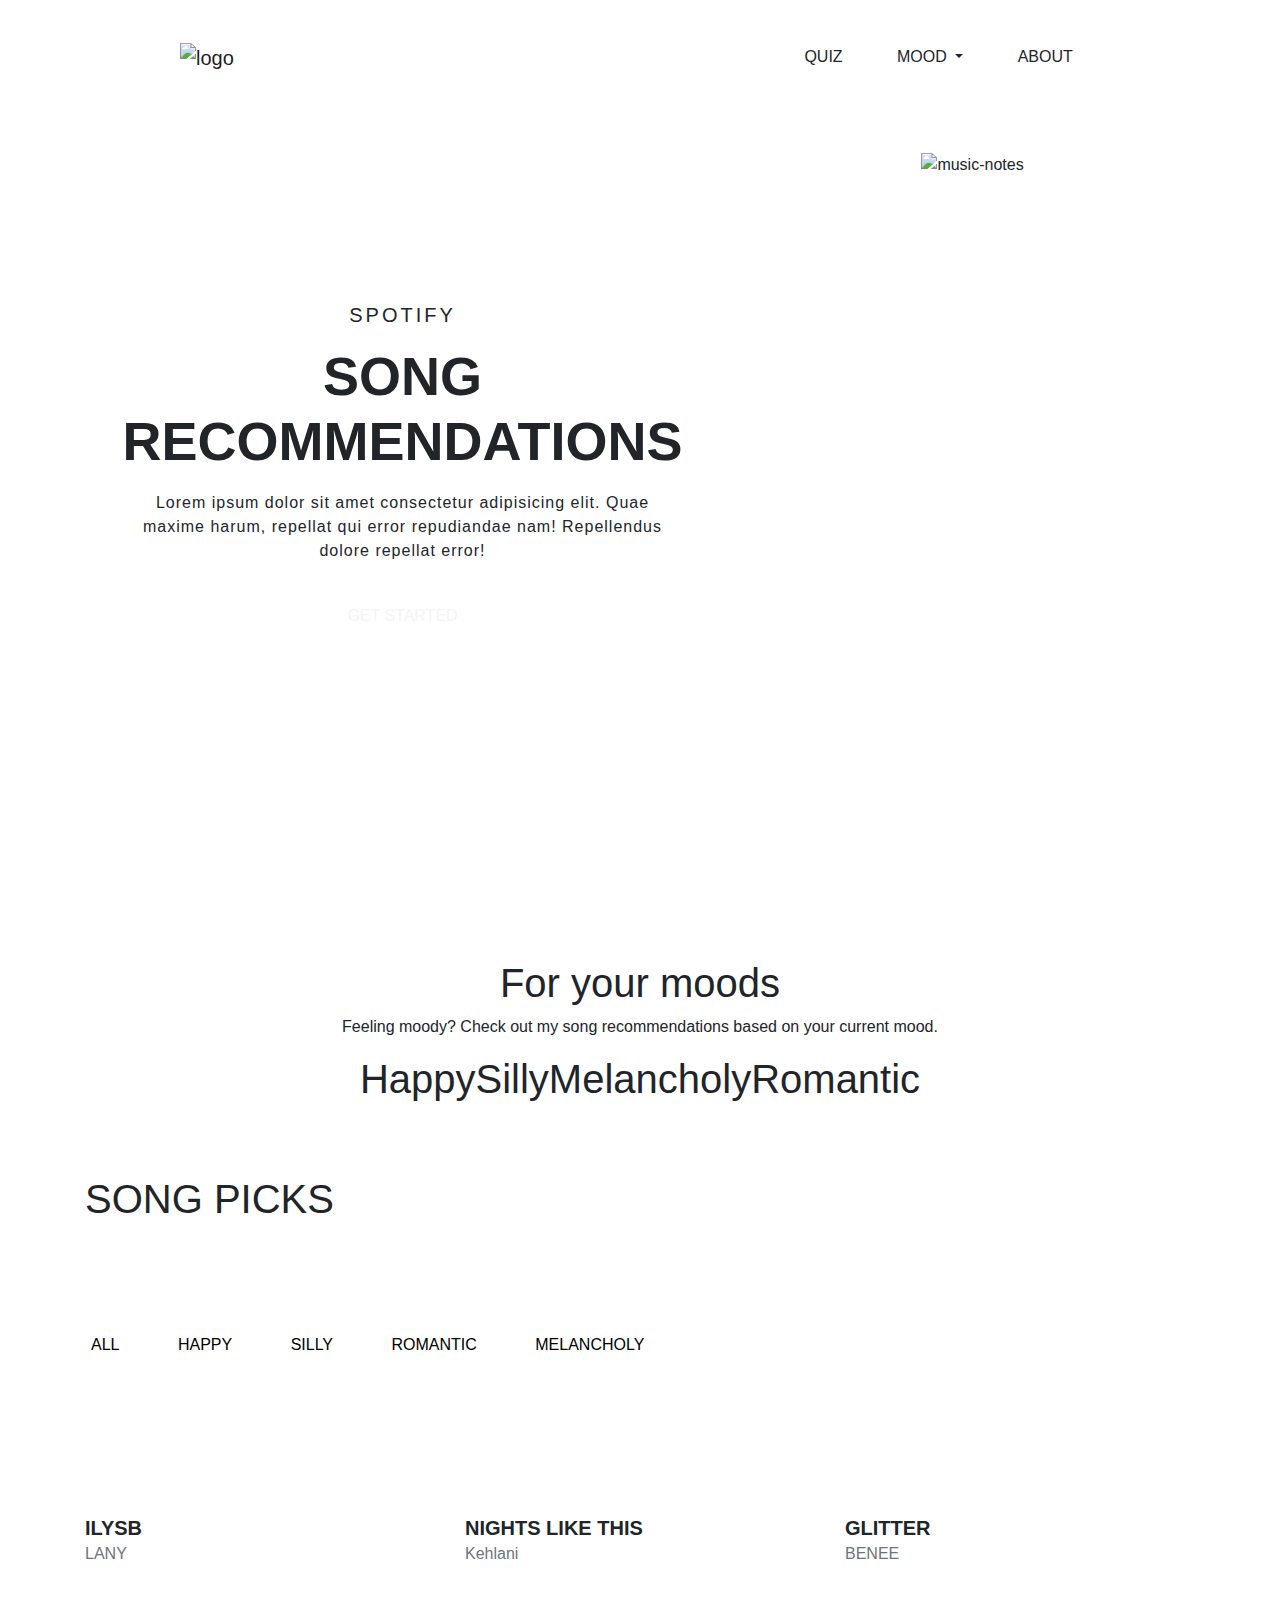
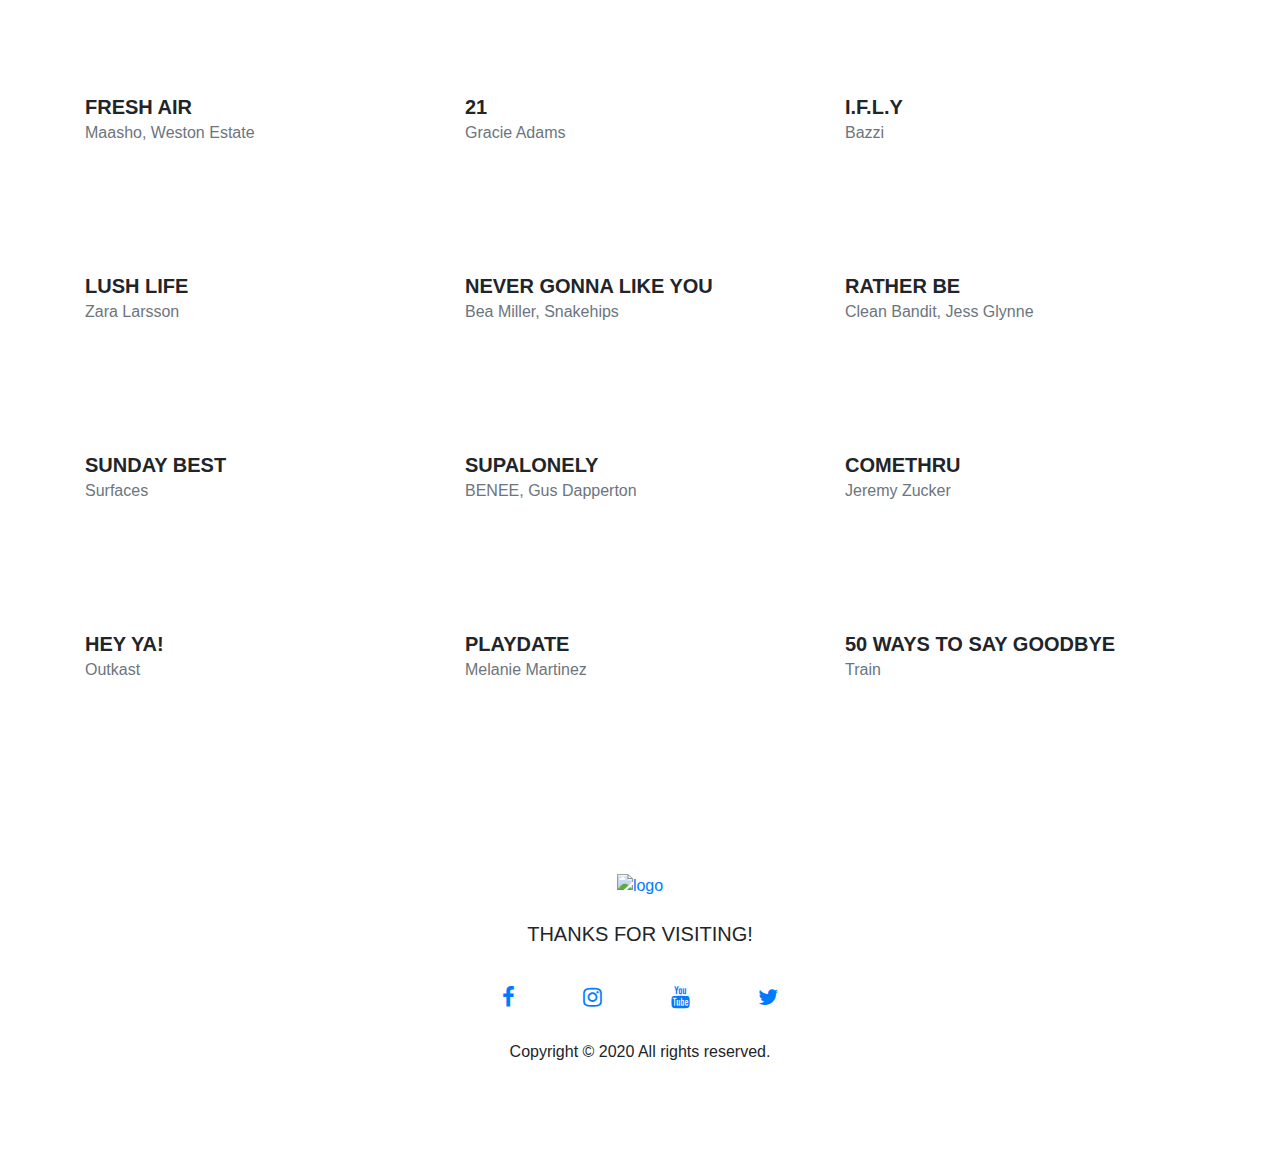
==== src/index.html @ 83e84afe "added silly+melancholy songs" ====
<!doctype html>
<html lang="en">

<head>
  <!-- Required meta tags -->
  <meta charset="utf-8">
  <meta name="viewport" content="width=device-width, initial-scale=1, shrink-to-fit=no">

  <!-- Bootstrap CSS -->
  <link rel="stylesheet" href="https://stackpath.bootstrapcdn.com/bootstrap/4.4.1/css/bootstrap.min.css"
    integrity="sha384-Vkoo8x4CGsO3+Hhxv8T/Q5PaXtkKtu6ug5TOeNV6gBiFeWPGFN9MuhOf23Q9Ifjh" crossorigin="anonymous">
  <!-- My CSS -->
  <link rel="stylesheet" href="../css/style.css">
  <!-- Icons -->
  <link rel="stylesheet" href="https://cdnjs.cloudflare.com/ajax/libs/font-awesome/4.7.0/css/font-awesome.min.css">

  <title>Song Recommendations</title>

</head>

<body>
<!-- header nav -->
  <header class="header_area">
    <div class="main-menu">
      <nav class="navbar navbar-expand-lg navbar-light">
        <a class="navbar-brand" href="#"><img src="../assets/logo-mini.png" height=50 alt="logo"></a>
        <button class="navbar-toggler" type="button" data-toggle="collapse" data-target="#navbarNavDropdown"
          aria-controls="navbarNavDropdown" aria-expanded="false" aria-label="Toggle navigation">
          <span class="navbar-toggler-icon"></span>
        </button>
        <div class="collapse navbar-collapse" id="navbarNavDropdown">
          <div class="mr-auto"></div>
          <ul class="navbar-nav">
            <li class="nav-item active">
              <a class="nav-link" href="#">Home <span class="sr-only">(current)</span></a>
            </li>
            <li class="nav-item">
              <a class="nav-link" href="#">Quiz</a>
            </li>
            <li class="nav-item dropdown">
              <a class="nav-link dropdown-toggle" href="#" id="navbarDropdownMenuLink" role="button"
                data-toggle="dropdown" aria-haspopup="true" aria-expanded="false">
                Mood
              </a>
              <div class="dropdown-menu" aria-labelledby="navbarDropdownMenuLink">
                <a class="dropdown-item" href="#">Happy</a>
                <a class="dropdown-item" href="#">Calm</a>
                <a class="dropdown-item" href="#">Melancholy</a>
                <a class="dropdown-item" href="#">Romantic</a>
              </div>
            </li>
            <li class="nav-item">
              <a class="nav-link" href="#">About</a>
            </li>
          </ul>
        </div>
      </nav>
    </div>

  <!-- header nav end -->
    <div class="container text-center">
      <div class="row">
        <div class="col-md-7 col-sm-12">
          <h5>SPOTIFY</h5>
            <h1>SONG RECOMMENDATIONS</h1>
            <p>Lorem ipsum dolor sit amet consectetur adipisicing elit. Quae maxime harum, repellat qui error
              repudiandae nam! Repellendus dolore repellat error!</p>
            <button class="btn button primary-button text-uppercase">Get Started</button>
        </div>
        <div class="col-md-5 col-sm-12 h-25">
          <img src="../assets/music.png" alt="music-notes" height="300">
        </div>
      </div>
    </div>
  </header>

<!-- header/banner end -->

  <main>
    <!-- <section class="section-1">
      <div class="container  text-center">
        <div class="row">
          <div class="col-md-6">
            <div class="pray">
              <img src="../assets/" alt="background">
            </div>
          </div>
          <div class="col-md-6">
            <div class="panel text-left">
              <h2>About</h2>
              <p class="pt-4">
                Lorem ipsum, dolor sit amet consectetur adipisicing elit. Ipsa architecto quo recusandae facere, totam
                molestiae! Impedit magni nulla, reprehenderit quisquam cupiditate tempora excepturi nostrum illum
                quibusdam quam quod. Dolore, at!
              </p>
              <p>
                Lorem ipsum dolor sit amet, consectetur adipisicing elit. Asperiores, deleniti cumque. Quia impedit ex
                inventore voluptatem possimus ad id saepe.
              </p>
            </div>
          </div>
        </div>
      </div>
    </section> -->

    <section class="section-2 container-fluid p-0">
      <div class="cover">
        <div class="content text-center">
          <h1>For your moods</h1>
          <p>
            Feeling moody? Check out my song recommendations based on your current mood. </p>
        </div>
      </div>

      <div class="container-fluid text-center">
        <div class="numbers d-flex flex-md-row flex-wrap justify-content-center">
          <div class="rect">
            <h1>Happy</h1>
          </div>
          <div class="rect">
            <h1>Silly</h1>
          </div>
          <div class="rect">
            <h1>Melancholy</h1>
          </div>
          <div class="rect">
            <h1>Romantic</h1>
          </div>
        </div>
      </div>
    </section>
<!-- songs grid -->
    <section class="grid-area">
      <div class="container">
        <div class="grid-title pb-5">
          <h1 class="text-uppercase title-h1">Song Picks</h1>
          <!-- <h1 class="text-uppercase title-h1"></h1> -->
        </div>

        <div class="button-group">
          <button type="button" class="active" id="btn1" data-filter="*">All</button>
          <button type="button" data-filter=".happy">Happy</button>
          <button type="button" data-filter=".silly">Silly</button>
          <button type="button" data-filter=".romantic">Romantic</button>
          <button type="button" data-filter=".melancholy">Melancholy</button>
        </div>

        <div class="row grid">
          <div class="col-lg-4 col-md-6 col-sm-12 element-item romantic">
            <div class="our-song">
              <div class="img">
                <iframe src="https://open.spotify.com/embed/track/2btKtacOXuMtC9WjcNRvAA" width="300" height="80"
                  frameborder="0" allowtransparency="true" allow="encrypted-media"
                  class="embed-responsive-item"></iframe>
              </div>
              <div class="title py-4">
                <h4 class="text-uppercase">ILYSB</h4>
                <span class="text-secondary">LANY</span>
              </div>
            </div>
          </div>
          <div class="col-lg-4 col-md-6 col-sm-12 element-item melancholy">
            <div class="our-song">
              <div class="img">
                <iframe src="https://open.spotify.com/embed/track/6ZRuF2n1CQxyxxAAWsKJOy" width="300" height="80"
                  frameborder="0" allowtransparency="true" allow="encrypted-media"
                  class="embed-responsive-item"></iframe>
              </div>
              <div class="title py-4">
                <h4 class="text-uppercase">Nights like this</h4>
                <span class="text-secondary">Kehlani</span>
              </div>
            </div>
          </div>
          <div class="col-lg-4 col-md-6 col-sm-12 element-item happy">
            <div class="our-song">
              <div class="img">
                <iframe src="https://open.spotify.com/embed/track/23TPP1eeElFfvYVznskwCY?si=12Czui0OSvKcH7scDJp1RA" width="300" height="80"
                  frameborder="0" allowtransparency="true" allow="encrypted-media"
                  class="embed-responsive-item"></iframe>
              </div>
              <div class="title py-4">
                <h4 class="text-uppercase">Glitter</h4>
                <span class="text-secondary">BENEE</span>
              </div>
            </div>
          </div>
          <div class="col-lg-4 col-md-6 col-sm-12 element-item romantic">
            <div class="our-song">
              <div class="img">
                <iframe src="https://open.spotify.com/embed/track/1NFNa1nGPnwdmcHO5XQ7Ui?si=1fVsL28STkyZ-cUA6MHjVA" width="300" height="80"
                  frameborder="0" allowtransparency="true" allow="encrypted-media"
                  class="embed-responsive-item"></iframe>
              </div>
              <div class="title py-4">
                <h4 class="text-uppercase">Fresh Air</h4>
                <span class="text-secondary"> Maasho, Weston Estate</span>
              </div>
            </div>
          </div>
          <div class="col-lg-4 col-md-6 col-sm-12 element-item melancholy">
            <div class="our-song">
              <div class="img">
                <iframe src="https://open.spotify.com/embed/track/2D2lazsae9o1UoVPUAdxyT?si=4JyuMyzUR7mgdUb02_jEhQ" width="300" height="80"
                  frameborder="0" allowtransparency="true" allow="encrypted-media"
                  class="embed-responsive-item"></iframe>
              </div>
              <div class="title py-4">
                <h4 class="text-uppercase">21</h4>
                <span class="text-secondary">Gracie Adams</span>
              </div>
            </div>
          </div>
          <div class="col-lg-4 col-md-6 col-sm-12 element-item romantic">
            <div class="our-song">
              <div class="img">
                <iframe src="https://open.spotify.com/embed/track/4a6q8CR2hzLk2plDkSxkfD?si=4YS08IiPSr6J7skVjplX7w" width="300" height="80"
                  frameborder="0" allowtransparency="true" allow="encrypted-media"
                  class="embed-responsive-item"></iframe>
              </div>
              <div class="title py-4">
                <h4 class="text-uppercase">I.F.L.Y</h4>
                <span class="text-secondary">Bazzi</span>
              </div>
            </div>
          </div>
          <div class="col-lg-4 col-md-6 col-sm-12 element-item happy">
            <div class="our-song">
              <div class="img">
                <iframe src="https://open.spotify.com/embed/track/2kvgmr5CFhSvleQqTjB3eP?si=8O9Pju3aRYKquGAKlJai1w" width="300" height="80"
                  frameborder="0" allowtransparency="true" allow="encrypted-media"
                  class="embed-responsive-item"></iframe>
              </div>
              <div class="title py-4">
                <h4 class="text-uppercase">Lush Life</h4>
                <span class="text-secondary">Zara Larsson</span>
              </div>
            </div>
          </div>
          <div class="col-lg-4 col-md-6 col-sm-12 element-item silly">
            <div class="our-song">
              <div class="img">
                <iframe src="https://open.spotify.com/embed/track/5lzp3WgXCd94gI7cQaQ9bQ?si=NEq-9z8mRvesstSaTT5Diw" width="300" height="80"
                  frameborder="0" allowtransparency="true" allow="encrypted-media"
                  class="embed-responsive-item"></iframe>
              </div>
              <div class="title py-4">
                <h4 class="text-uppercase">Never gonna like you</h4>
                <span class="text-secondary">Bea Miller, Snakehips</span>
              </div>
            </div>
          </div>
          <div class="col-lg-4 col-md-6 col-sm-12 element-item happy">
            <div class="our-song">
              <div class="img">
                <iframe src="https://open.spotify.com/embed/track/0TVV2gFROJaB3kIZyCUvIY?si=h89zkpguTAm8N0iKGRA2QQ" width="300" height="80"
                  frameborder="0" allowtransparency="true" allow="encrypted-media"
                  class="embed-responsive-item"></iframe>
              </div>
              <div class="title py-4">
                <h4 class="text-uppercase">Rather Be</h4>
                <span class="text-secondary">Clean Bandit, Jess Glynne</span>
              </div>
            </div>
          </div>
          <div class="col-lg-4 col-md-6 col-sm-12 element-item happy">
            <div class="our-song">
              <div class="img">
                <iframe src="https://open.spotify.com/embed/track/1Cv1YLb4q0RzL6pybtaMLo" width="300" height="80"
                  frameborder="0" allowtransparency="true" allow="encrypted-media"
                  class="embed-responsive-item"></iframe>
              </div>
              <div class="title py-4">
                <h4 class="text-uppercase">Sunday Best</h4>
                <span class="text-secondary">Surfaces</span>
              </div>
            </div>
          </div>
          <div class="col-lg-4 col-md-6 col-sm-12 element-item silly">
            <div class="our-song">
              <div class="img">
                <iframe src="https://open.spotify.com/embed/track/4nK5YrxbMGZstTLbvj6Gxw" width="300" height="80"
                  frameborder="0" allowtransparency="true" allow="encrypted-media"
                  class="embed-responsive-item"></iframe>
              </div>
              <div class="title py-4">
                <h4 class="text-uppercase">Supalonely</h4>
                <span class="text-secondary">BENEE, Gus Dapperton</span>
              </div>
            </div>
          </div>
          <div class="col-lg-4 col-md-6 col-sm-12 element-item melancholy">
            <div class="our-song">
              <div class="img">
                <iframe src="https://open.spotify.com/embed/track/18uwL0vNUanqZH0ro2QcOP?si=ASeWgpOrRXWKSU6M1baNkg" width="300" height="80"
                  frameborder="0" allowtransparency="true" allow="encrypted-media"
                  class="embed-responsive-item"></iframe>
              </div>
              <div class="title py-4">
                <h4 class="text-uppercase">Comethru</h4>
                <span class="text-secondary">Jeremy Zucker</span>
              </div>
            </div>
          </div>
          <div class="col-lg-4 col-md-6 col-sm-12 element-item happy">
            <div class="our-song">
              <div class="img">
                <iframe src="https://open.spotify.com/embed/track/3AszgPDZd9q0DpDFt4HFBy?si=mruC6h8ETCKUBYhpDoMNRQ" width="300" height="80"
                  frameborder="0" allowtransparency="true" allow="encrypted-media"
                  class="embed-responsive-item"></iframe>
              </div>
              <div class="title py-4">
                <h4 class="text-uppercase">Hey Ya!</h4>
                <span class="text-secondary">Outkast</span>
              </div>
            </div>
          </div>
          <div class="col-lg-4 col-md-6 col-sm-12 element-item melancholy">
            <div class="our-song">
              <div class="img">
                <iframe src="https://open.spotify.com/embed/track/4DpNNXFMMxQEKl7r0ykkWA?si=71JcmG0fSx23DiQxmCPgtQ" width="300" height="80"
                  frameborder="0" allowtransparency="true" allow="encrypted-media"
                  class="embed-responsive-item"></iframe>
              </div>
              <div class="title py-4">
                <h4 class="text-uppercase">Playdate</h4>
                <span class="text-secondary">Melanie Martinez</span>
              </div>
            </div>
          </div>
          <div class="col-lg-4 col-md-6 col-sm-12 element-item silly">
            <div class="our-song">
              <div class="img">
                <iframe src="https://open.spotify.com/embed/track/2NniAhAtkRACaMeYt48xlD" width="300" height="80"
                  frameborder="0" allowtransparency="true" allow="encrypted-media"
                  class="embed-responsive-item"></iframe>
              </div>
              <div class="title py-4">
                <h4 class="text-uppercase">50 ways to say goodbye</h4>
                <span class="text-secondary">Train</span>
              </div>
            </div>
          </div>
        </div>
      </div>
    </section>

<!-- songs grid end -->

  </main>
  <footer class="footer-area">
    <div class="container">
      <div class="">
        <div class="site-logo text-center py-4">
          <a href="#"><img src="../assets/logo-mini.png" alt="logo" height="50"></a>
        </div>
        <div class="social text-center">
          <h5 class="text-uppercase">Thanks for visiting!</h5>
          <a href="#"><i class="fa fa-facebook"></i></a>
          <a href="#"><i class="fa fa-instagram"></i></a>
          <a href="#"><i class="fa fa-youtube"></i></a>
          <a href="#"><i class="fa fa-twitter"></i></a>
        </div>
        <div class="copyrights text-center">
          <p class="para">
            Copyright © 2020 All rights reserved.
          </p>
        </div>
      </div>
    </div>
  </footer>
  <!-- Optional JavaScript -->
  <script src="https://cdnjs.cloudflare.com/ajax/libs/jquery/3.5.0/jquery.min.js"
    integrity="sha256-xNzN2a4ltkB44Mc/Jz3pT4iU1cmeR0FkXs4pru/JxaQ=" crossorigin="anonymous"></script>
  <script src="https://cdn.jsdelivr.net/npm/popper.js@1.16.0/dist/umd/popper.min.js"
    integrity="sha384-Q6E9RHvbIyZFJoft+2mJbHaEWldlvI9IOYy5n3zV9zzTtmI3UksdQRVvoxMfooAo"
    crossorigin="anonymous"></script>
  <script src="https://stackpath.bootstrapcdn.com/bootstrap/4.4.1/js/bootstrap.min.js"
    integrity="sha384-wfSDF2E50Y2D1uUdj0O3uMBJnjuUD4Ih7YwaYd1iqfktj0Uod8GCExl3Og8ifwB6"
    crossorigin="anonymous"></script>
    <!-- isotope js library -->
    <script src="../external/isotope.min.js"></script>
    <!-- custom js -->
    <script src="../Javascript/main.js"></script>
    <!-- spotify -->
  <script src="https://sdk.scdn.co/spotify-player.js"></script>
  <script>
    window.onSpotifyWebPlaybackSDKReady = () => {
      const token = 'BQDsELh1Se75TSv4zop2jpzXA0-ob46IawTyYUQPzpLZhIaLlbGDX2r_m4s93Q0mQ5q74J6qy7omd3E8Xym5swXf7GTSx4edSaPCSYxxUVTp7kOAbnDyjmwQwOK1MBikD76SkZImhVtvU6irSMyEF9BGuCObr4gUzaFGY1lKTtLHPhpcgnKBBcU';
      const player = new Spotify.Player({
        name: 'Web Playback SDK Quick Start Player',
        getOAuthToken: cb => { cb(token); }
      });

      // Error handling
      player.addListener('initialization_error', ({ message }) => { console.error(message); });
      player.addListener('authentication_error', ({ message }) => { console.error(message); });
      player.addListener('account_error', ({ message }) => { console.error(message); });
      player.addListener('playback_error', ({ message }) => { console.error(message); });

      // Playback status updates
      player.addListener('player_state_changed', state => { console.log(state); });

      // Ready
      player.addListener('ready', ({ device_id }) => {
        console.log('Ready with Device ID', device_id);
      });

      // Not Ready
      player.addListener('not_ready', ({ device_id }) => {
        console.log('Device ID has gone offline', device_id);
      });

      // Connect to the player!
      player.connect();
    };
  </script>
</body>

</html>
---- css/style.css ----
/* import fonts from fonts.css file */
@import url(./fonts.css);

/* import CSS variables */
@import url(../variables/_variables.css);

header,
section {
    overflow-x: hidden;
}

/* header nav */
.header_area .main-menu .navbar .navbar-brand {
    padding: 0
}

.header_area .main-menu .navbar {
    padding: 2vmin 20vmin;
}

.header_area .main-menu .nav-item .nav-link {
    /* font-family   : var(--roboto) ; */
    text-transform: uppercase;
    padding       : 1.7rem;
    color         : var(--title-color);
    font-weight   : 500;
}

.header_area .main-menu .navbar-nav .active a {
    background             : var(--gradient-color);
    -webkit-background-clip: text;
    -webkit-text-fill-color: transparent;
    background-clip        : text;
}

.header_area .main-menu .navbar-nav a:hover {
    background             : var(--gradient-color);
    -webkit-background-clip: text;
    -webkit-text-fill-color: transparent;
    background-clip        : text;
}

.dropdown-menu {
    display   : none;
    position  : absolute;
    background: white;
    min-width : 160px;
}

/* header nav end*/

/* banner */

header .row .col-md-5 {
    padding: 4.2vmin 1vmin;
}

header .row .col-md-7 {
    padding       : 20vmin 1vmin;
    padding-bottom: 35vmin;
}

header .row .col-md-5 img {
    width: 90%
}

header .container .col-md-7 h5 {
    padding       : 1vmin;
    letter-spacing: 3px;
}

header .container .col-md-7 h1 {
    padding    : 0.1em 0 em;
    font-size  : 6vmin;
    font-weight: 600;
}

header .container .col-md-7 p{
    padding: 1vmin 5vmin;
    letter-spacing: 1px;
}

/* banner end */

/* Common Classes */

.title-text {
    font: normal bold 50px/ 72px var(--roboto);
}

.text-uppercase {
    text-transform: uppercase;
}

p.para {
    color   : var(--text-color);
    /* font : normal 500 16px/ 25px var(--roboto); */
}

.font-roboto {
    font-family: var(--roboto);
}

.btn {
    padding: 0.8rem 2.2rem;
    font-weight: 500;
    position: relative;
    border: 3px solid transparent;
    border-radius: 4px;
    background: var(--gradient-color);
    background-clip: padding-box;
    color: whitesmoke;
    transition: background .6s ease;
    box-shadow: var(--box-shadow);
}

.btn:hover{
    filter: opacity(0.8);
    color: whitesmoke;
}

button:focus, button:active button:hover .btn:active,
.btn.active{
    outline: 0px !important;
    box-shadow: none !important;
}

/* Common Classes end */

/* songs grid */
.grid-area {
    padding: 4rem 0;
}

.grid-area .button-group button {
    background       : transparent;
    border           : none;
    font-weight      : 500;
    font-size        : 16px;
    line-height      : 130px;
    text-transform   : uppercase;
}

.grid-area .button-group button+button {
    padding-left: 3rem;
}

.grid-area .grid .our-song>.title h4 {
    font-weight: 600;
    font-size  : 20px;
    line-height: 12px;
}

.grid-area .grid .our-song .img a:hover img {
    filter: brightness(1.1) drop-shadow(1px 8px 30px #b1afaf);
}


/* Footer Area */

footer.footer-area {
    padding   : 5rem 0;
    background: url(../assets/footer-bg.png) no-repeat;
}

footer.footer-area .social h5 {
    font: 500 23px/ 30px;
}

footer.footer-area .social a>i {
    font-size: 22px;
    padding  : 2rem;
    color    : var(--border-color);
}

footer.footer-area .social a:hover>i {
    color: var(--primary-color);
}

/* End Footer */
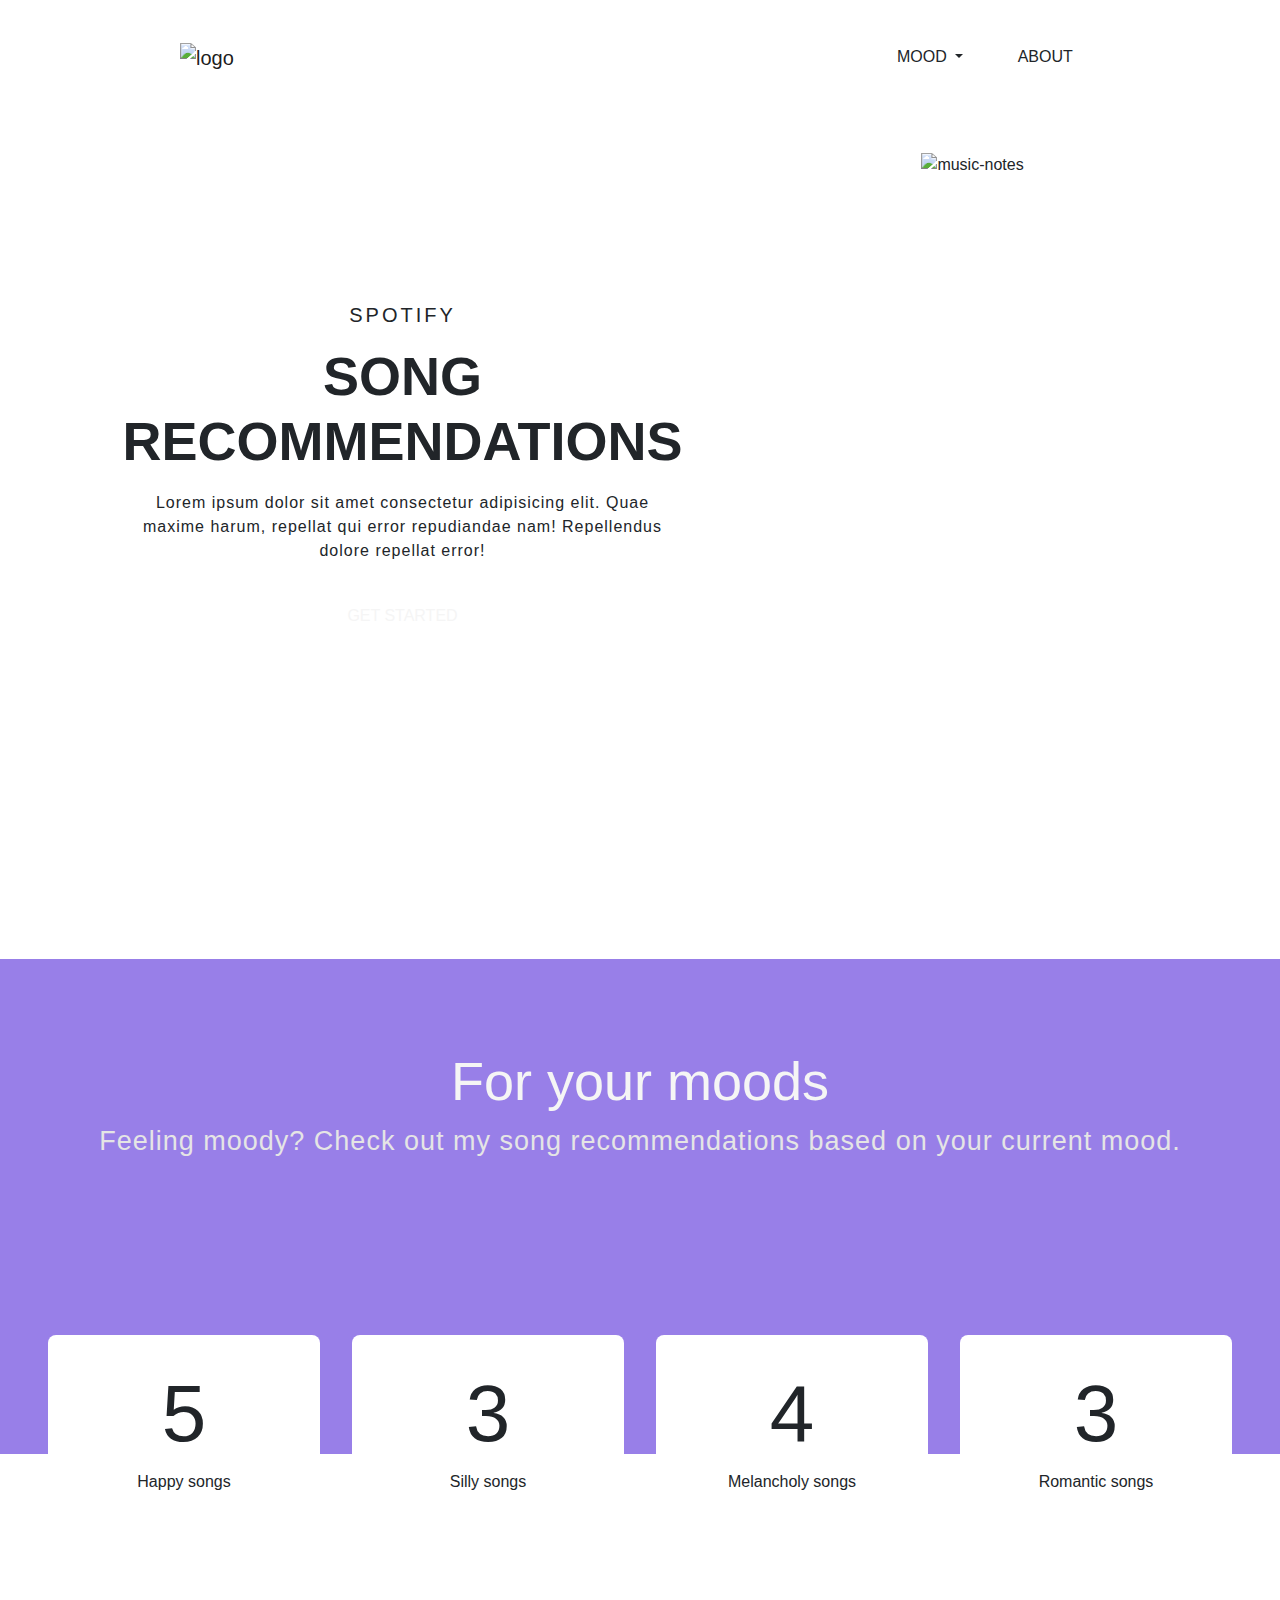
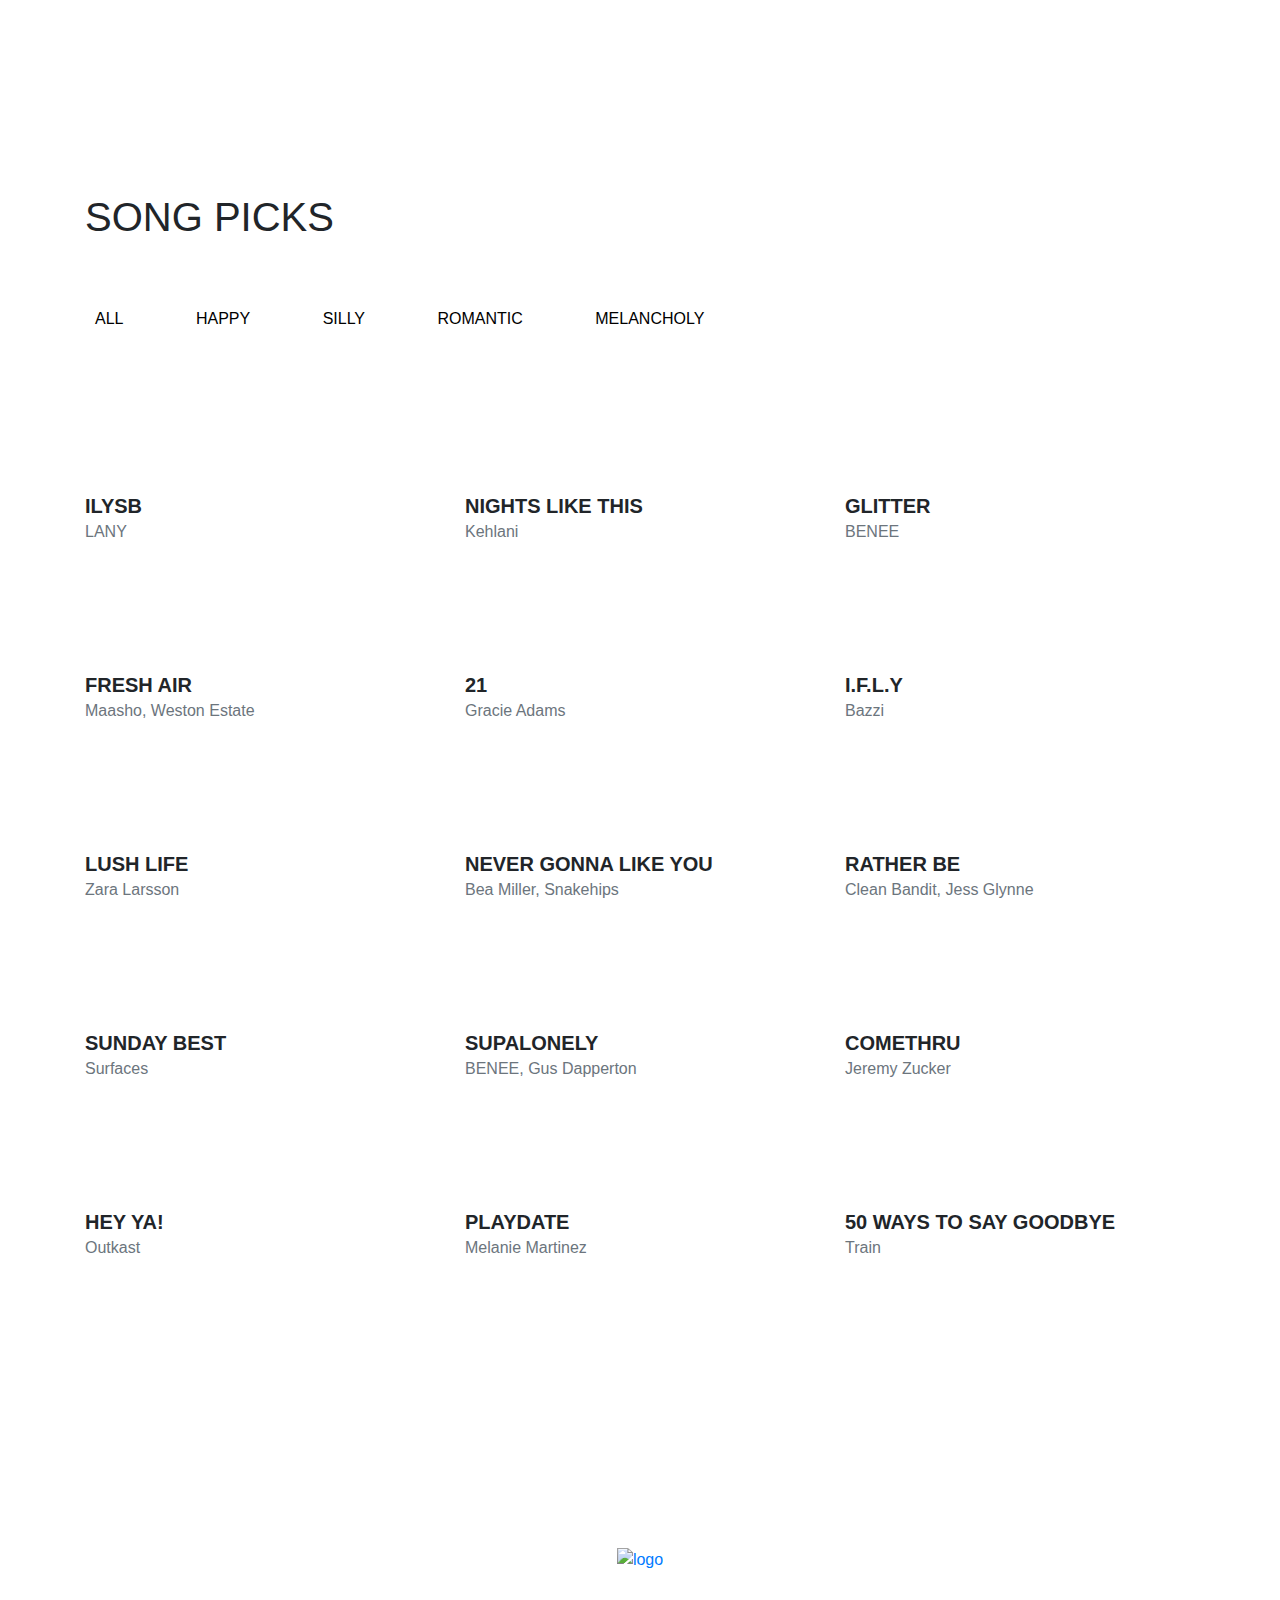
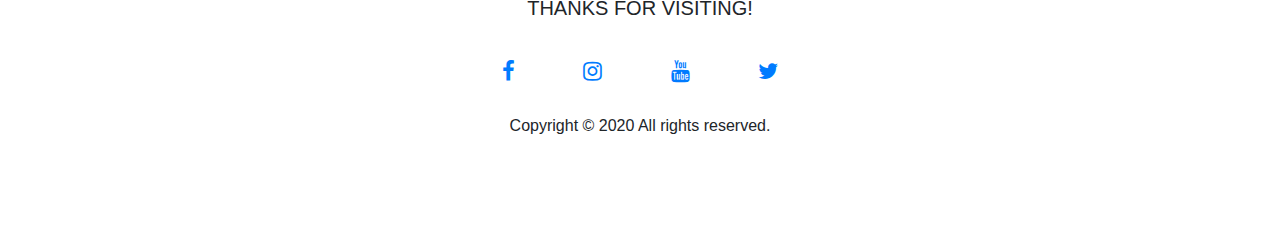
==== commit 285a09af: "changed iframe width" ====
--- a/src/index.html
+++ b/src/index.html
@@ -11,6 +11,7 @@
     integrity="sha384-Vkoo8x4CGsO3+Hhxv8T/Q5PaXtkKtu6ug5TOeNV6gBiFeWPGFN9MuhOf23Q9Ifjh" crossorigin="anonymous">
   <!-- My CSS -->
   <link rel="stylesheet" href="../css/style.css">
+  <link rel="stylesheet" href="../css/responsive.css">
   <!-- Icons -->
   <link rel="stylesheet" href="https://cdnjs.cloudflare.com/ajax/libs/font-awesome/4.7.0/css/font-awesome.min.css">
 
@@ -24,18 +25,15 @@
     <div class="main-menu">
       <nav class="navbar navbar-expand-lg navbar-light">
         <a class="navbar-brand" href="#"><img src="../assets/logo-mini.png" height=50 alt="logo"></a>
-        <button class="navbar-toggler" type="button" data-toggle="collapse" data-target="#navbarNavDropdown"
-          aria-controls="navbarNavDropdown" aria-expanded="false" aria-label="Toggle navigation">
+        <button class="navbar-toggler" type="button" data-toggle="collapse" data-target="#navbarNav"
+          aria-controls="navbarNav" aria-expanded="false" aria-label="Toggle navigation">
           <span class="navbar-toggler-icon"></span>
         </button>
-        <div class="collapse navbar-collapse" id="navbarNavDropdown">
+        <div class="collapse navbar-collapse" id="navbarNav">
           <div class="mr-auto"></div>
           <ul class="navbar-nav">
             <li class="nav-item active">
               <a class="nav-link" href="#">Home <span class="sr-only">(current)</span></a>
-            </li>
-            <li class="nav-item">
-              <a class="nav-link" href="#">Quiz</a>
             </li>
             <li class="nav-item dropdown">
               <a class="nav-link dropdown-toggle" href="#" id="navbarDropdownMenuLink" role="button"
@@ -50,7 +48,7 @@
               </div>
             </li>
             <li class="nav-item">
-              <a class="nav-link" href="#">About</a>
+              <a class="nav-link" href="#about">About</a>
             </li>
           </ul>
         </div>
@@ -62,6 +60,7 @@
       <div class="row">
         <div class="col-md-7 col-sm-12">
           <h5>SPOTIFY</h5>
+
             <h1>SONG RECOMMENDATIONS</h1>
             <p>Lorem ipsum dolor sit amet consectetur adipisicing elit. Quae maxime harum, repellat qui error
               repudiandae nam! Repellendus dolore repellat error!</p>
@@ -103,8 +102,8 @@
       </div>
     </section> -->
 
-    <section class="section-2 container-fluid p-0">
-      <div class="cover">
+    <section id = "about" class="section-2 container-fluid p-0">
+      <div  class="cover">
         <div class="content text-center">
           <h1>For your moods</h1>
           <p>
@@ -115,16 +114,20 @@
       <div class="container-fluid text-center">
         <div class="numbers d-flex flex-md-row flex-wrap justify-content-center">
           <div class="rect">
-            <h1>Happy</h1>
+            <h1>5</h1>
+            <p>Happy songs</p>
           </div>
           <div class="rect">
-            <h1>Silly</h1>
+            <h1>3</h1>
+            <p>Silly songs</p>
           </div>
           <div class="rect">
-            <h1>Melancholy</h1>
+            <h1>4</h1>
+            <p>Melancholy songs</p>
           </div>
           <div class="rect">
-            <h1>Romantic</h1>
+            <h1>3</h1>
+            <p>Romantic songs</p>          
           </div>
         </div>
       </div>
@@ -138,7 +141,7 @@
         </div>
 
         <div class="button-group">
-          <button type="button" class="active" id="btn1" data-filter="*">All</button>
+          <button type="button" class="active" data-filter="*">All</button>
           <button type="button" data-filter=".happy">Happy</button>
           <button type="button" data-filter=".silly">Silly</button>
           <button type="button" data-filter=".romantic">Romantic</button>
@@ -149,7 +152,7 @@
           <div class="col-lg-4 col-md-6 col-sm-12 element-item romantic">
             <div class="our-song">
               <div class="img">
-                <iframe src="https://open.spotify.com/embed/track/2btKtacOXuMtC9WjcNRvAA" width="300" height="80"
+                <iframe src="https://open.spotify.com/embed/track/2btKtacOXuMtC9WjcNRvAA" width="260" height="80"
                   frameborder="0" allowtransparency="true" allow="encrypted-media"
                   class="embed-responsive-item"></iframe>
               </div>
@@ -162,7 +165,7 @@
           <div class="col-lg-4 col-md-6 col-sm-12 element-item melancholy">
             <div class="our-song">
               <div class="img">
-                <iframe src="https://open.spotify.com/embed/track/6ZRuF2n1CQxyxxAAWsKJOy" width="300" height="80"
+                <iframe src="https://open.spotify.com/embed/track/6ZRuF2n1CQxyxxAAWsKJOy" width="260" height="80"
                   frameborder="0" allowtransparency="true" allow="encrypted-media"
                   class="embed-responsive-item"></iframe>
               </div>
@@ -175,7 +178,7 @@
           <div class="col-lg-4 col-md-6 col-sm-12 element-item happy">
             <div class="our-song">
               <div class="img">
-                <iframe src="https://open.spotify.com/embed/track/23TPP1eeElFfvYVznskwCY?si=12Czui0OSvKcH7scDJp1RA" width="300" height="80"
+                <iframe src="https://open.spotify.com/embed/track/23TPP1eeElFfvYVznskwCY?si=12Czui0OSvKcH7scDJp1RA" width="260" height="80"
                   frameborder="0" allowtransparency="true" allow="encrypted-media"
                   class="embed-responsive-item"></iframe>
               </div>
@@ -188,7 +191,7 @@
           <div class="col-lg-4 col-md-6 col-sm-12 element-item romantic">
             <div class="our-song">
               <div class="img">
-                <iframe src="https://open.spotify.com/embed/track/1NFNa1nGPnwdmcHO5XQ7Ui?si=1fVsL28STkyZ-cUA6MHjVA" width="300" height="80"
+                <iframe src="https://open.spotify.com/embed/track/1NFNa1nGPnwdmcHO5XQ7Ui?si=1fVsL28STkyZ-cUA6MHjVA" width="260" height="80"
                   frameborder="0" allowtransparency="true" allow="encrypted-media"
                   class="embed-responsive-item"></iframe>
               </div>
@@ -201,7 +204,7 @@
           <div class="col-lg-4 col-md-6 col-sm-12 element-item melancholy">
             <div class="our-song">
               <div class="img">
-                <iframe src="https://open.spotify.com/embed/track/2D2lazsae9o1UoVPUAdxyT?si=4JyuMyzUR7mgdUb02_jEhQ" width="300" height="80"
+                <iframe src="https://open.spotify.com/embed/track/2D2lazsae9o1UoVPUAdxyT?si=4JyuMyzUR7mgdUb02_jEhQ" width="260" height="80"
                   frameborder="0" allowtransparency="true" allow="encrypted-media"
                   class="embed-responsive-item"></iframe>
               </div>
@@ -214,7 +217,7 @@
           <div class="col-lg-4 col-md-6 col-sm-12 element-item romantic">
             <div class="our-song">
               <div class="img">
-                <iframe src="https://open.spotify.com/embed/track/4a6q8CR2hzLk2plDkSxkfD?si=4YS08IiPSr6J7skVjplX7w" width="300" height="80"
+                <iframe src="https://open.spotify.com/embed/track/4a6q8CR2hzLk2plDkSxkfD?si=4YS08IiPSr6J7skVjplX7w" width="260" height="80"
                   frameborder="0" allowtransparency="true" allow="encrypted-media"
                   class="embed-responsive-item"></iframe>
               </div>
@@ -227,7 +230,7 @@
           <div class="col-lg-4 col-md-6 col-sm-12 element-item happy">
             <div class="our-song">
               <div class="img">
-                <iframe src="https://open.spotify.com/embed/track/2kvgmr5CFhSvleQqTjB3eP?si=8O9Pju3aRYKquGAKlJai1w" width="300" height="80"
+                <iframe src="https://open.spotify.com/embed/track/2kvgmr5CFhSvleQqTjB3eP?si=8O9Pju3aRYKquGAKlJai1w" width="260" height="80"
                   frameborder="0" allowtransparency="true" allow="encrypted-media"
                   class="embed-responsive-item"></iframe>
               </div>
@@ -240,7 +243,7 @@
           <div class="col-lg-4 col-md-6 col-sm-12 element-item silly">
             <div class="our-song">
               <div class="img">
-                <iframe src="https://open.spotify.com/embed/track/5lzp3WgXCd94gI7cQaQ9bQ?si=NEq-9z8mRvesstSaTT5Diw" width="300" height="80"
+                <iframe src="https://open.spotify.com/embed/track/5lzp3WgXCd94gI7cQaQ9bQ?si=NEq-9z8mRvesstSaTT5Diw" width="260" height="80"
                   frameborder="0" allowtransparency="true" allow="encrypted-media"
                   class="embed-responsive-item"></iframe>
               </div>
@@ -253,7 +256,7 @@
           <div class="col-lg-4 col-md-6 col-sm-12 element-item happy">
             <div class="our-song">
               <div class="img">
-                <iframe src="https://open.spotify.com/embed/track/0TVV2gFROJaB3kIZyCUvIY?si=h89zkpguTAm8N0iKGRA2QQ" width="300" height="80"
+                <iframe src="https://open.spotify.com/embed/track/0TVV2gFROJaB3kIZyCUvIY?si=h89zkpguTAm8N0iKGRA2QQ" width="260" height="80"
                   frameborder="0" allowtransparency="true" allow="encrypted-media"
                   class="embed-responsive-item"></iframe>
               </div>
@@ -266,7 +269,7 @@
           <div class="col-lg-4 col-md-6 col-sm-12 element-item happy">
             <div class="our-song">
               <div class="img">
-                <iframe src="https://open.spotify.com/embed/track/1Cv1YLb4q0RzL6pybtaMLo" width="300" height="80"
+                <iframe src="https://open.spotify.com/embed/track/1Cv1YLb4q0RzL6pybtaMLo" width="260" height="80"
                   frameborder="0" allowtransparency="true" allow="encrypted-media"
                   class="embed-responsive-item"></iframe>
               </div>
@@ -279,7 +282,7 @@
           <div class="col-lg-4 col-md-6 col-sm-12 element-item silly">
             <div class="our-song">
               <div class="img">
-                <iframe src="https://open.spotify.com/embed/track/4nK5YrxbMGZstTLbvj6Gxw" width="300" height="80"
+                <iframe src="https://open.spotify.com/embed/track/4nK5YrxbMGZstTLbvj6Gxw" width="260" height="80"
                   frameborder="0" allowtransparency="true" allow="encrypted-media"
                   class="embed-responsive-item"></iframe>
               </div>
@@ -292,7 +295,7 @@
           <div class="col-lg-4 col-md-6 col-sm-12 element-item melancholy">
             <div class="our-song">
               <div class="img">
-                <iframe src="https://open.spotify.com/embed/track/18uwL0vNUanqZH0ro2QcOP?si=ASeWgpOrRXWKSU6M1baNkg" width="300" height="80"
+                <iframe src="https://open.spotify.com/embed/track/18uwL0vNUanqZH0ro2QcOP?si=ASeWgpOrRXWKSU6M1baNkg" width="260" height="80"
                   frameborder="0" allowtransparency="true" allow="encrypted-media"
                   class="embed-responsive-item"></iframe>
               </div>
@@ -305,7 +308,7 @@
           <div class="col-lg-4 col-md-6 col-sm-12 element-item happy">
             <div class="our-song">
               <div class="img">
-                <iframe src="https://open.spotify.com/embed/track/3AszgPDZd9q0DpDFt4HFBy?si=mruC6h8ETCKUBYhpDoMNRQ" width="300" height="80"
+                <iframe src="https://open.spotify.com/embed/track/3AszgPDZd9q0DpDFt4HFBy?si=mruC6h8ETCKUBYhpDoMNRQ" width="260" height="80"
                   frameborder="0" allowtransparency="true" allow="encrypted-media"
                   class="embed-responsive-item"></iframe>
               </div>
@@ -318,7 +321,7 @@
           <div class="col-lg-4 col-md-6 col-sm-12 element-item melancholy">
             <div class="our-song">
               <div class="img">
-                <iframe src="https://open.spotify.com/embed/track/4DpNNXFMMxQEKl7r0ykkWA?si=71JcmG0fSx23DiQxmCPgtQ" width="300" height="80"
+                <iframe src="https://open.spotify.com/embed/track/4DpNNXFMMxQEKl7r0ykkWA?si=71JcmG0fSx23DiQxmCPgtQ" width="260" height="80"
                   frameborder="0" allowtransparency="true" allow="encrypted-media"
                   class="embed-responsive-item"></iframe>
               </div>
@@ -331,7 +334,7 @@
           <div class="col-lg-4 col-md-6 col-sm-12 element-item silly">
             <div class="our-song">
               <div class="img">
-                <iframe src="https://open.spotify.com/embed/track/2NniAhAtkRACaMeYt48xlD" width="300" height="80"
+                <iframe src="https://open.spotify.com/embed/track/2NniAhAtkRACaMeYt48xlD" width="260" height="80"
                   frameborder="0" allowtransparency="true" allow="encrypted-media"
                   class="embed-responsive-item"></iframe>
               </div>
--- a/css/style.css
+++ b/css/style.css
@@ -3,6 +3,9 @@
 
 /* import CSS variables */
 @import url(../variables/_variables.css);
+html{
+    scroll-behavior: smooth;
+}
 
 header,
 section {
@@ -19,7 +22,6 @@
 }
 
 .header_area .main-menu .nav-item .nav-link {
-    /* font-family   : var(--roboto) ; */
     text-transform: uppercase;
     padding       : 1.7rem;
     color         : var(--title-color);
@@ -94,7 +96,6 @@
 
 p.para {
     color   : var(--text-color);
-    /* font : normal 500 16px/ 25px var(--roboto); */
 }
 
 .font-roboto {
@@ -127,9 +128,110 @@
 
 /* Common Classes end */
 
+/* Mood card section */
+
+.cover {
+    width: 100%;
+    height: 55vmin;
+    background-position: -24rem -19rem;
+    background-size: 150%;
+    position: relative;
+  }
+  
+  .cover .overlay {
+    position: absolute;
+    top: 0;
+    left: 0;
+    width: 100%;
+    height: 100%;
+    z-index: 999;
+  }
+  
+  .cover .content {
+    width: 100%;
+    height: 100%;
+    background: rgba(118, 85, 225, 0.753);
+    padding-top: 10vmin;
+  }
+  
+  .cover .content > h1 {
+    font-size: 6vmin;
+    color: whitesmoke;
+  }
+  
+  .cover .content > p {
+    font-size: 3vmin;
+    color: #e5e5e5;
+    letter-spacing: 1px;
+  }
+  
+  .numbers .rect {
+    position: relative;
+    z-index: 1;
+    background: white;
+    width: 17rem;
+    height: 12rem;
+    padding-top: 3.5vmin;
+    margin: 1rem;
+    border-radius: 0.5em;
+    box-shadow: var(--box-shadow);
+
+  }
+  
+  .numbers {
+    margin-top: -15vmin; 
+    margin-bottom: 10vmin;
+  }
+  
+  .numbers .rect h1 {
+    font-size: 5rem;
+    color: var(--primary-color);
+  }
+  
+  .purchase > h1 {
+    padding-top: 15vmin;
+    padding-bottom: 0.1em;
+  }
+  
+  .purchase > p {
+    font-size: 3vmin;
+    padding-bottom: 5vmin;
+  }
+  
+  .purchase .cards .card {
+    width: 22rem;
+    margin: 3vmin 3vmin;
+  }
+  
+  .cards div {
+    padding: 0;
+    margin: 0;
+  }
+  
+  .cards .title {
+    background: rgba(208, 241, 241, 0.199);
+    padding: 1.4em 2.5em;
+    font-size: 2vmin;
+  }
+  
+  .card .card-text {
+    padding: 2.5rem 3rem;
+  }
+  
+  .card-body .pricing {
+    background: rgba(208, 241, 241, 0.199);
+    border-top-right-radius: 170px;
+    border-top-left-radius: 170px;
+  }
+  
+  .card-body .pricing > h1 {
+    font-size: 10vmin;
+    padding: 1em 0.5em;
+  }
+
 /* songs grid */
 .grid-area {
-    padding: 4rem 0;
+    margin: 10rem 0;
 }
 
 .grid-area .button-group button {
@@ -137,12 +239,26 @@
     border           : none;
     font-weight      : 500;
     font-size        : 16px;
-    line-height      : 130px;
+    padding: 10px;
+    margin-bottom: 3rem;
     text-transform   : uppercase;
 }
 
+.grid-area .button-group button:hover {
+    color: var(--primary-color);
+    border-bottom: solid;
+    border-color: var(--gradient-color);
+    border-width: 0.15rem;
+}
+
+.grid-area .button-group button:active {
+    border-bottom: solid;
+    border-color: var(--gradient-color);
+    border-width: 0.15rem;
+}
+
 .grid-area .button-group button+button {
-    padding-left: 3rem;
+    margin-left: 3rem;
 }
 
 .grid-area .grid .our-song>.title h4 {
@@ -151,10 +267,6 @@
     line-height: 12px;
 }
 
-.grid-area .grid .our-song .img a:hover img {
-    filter: brightness(1.1) drop-shadow(1px 8px 30px #b1afaf);
-}
-
 
 /* Footer Area */
 
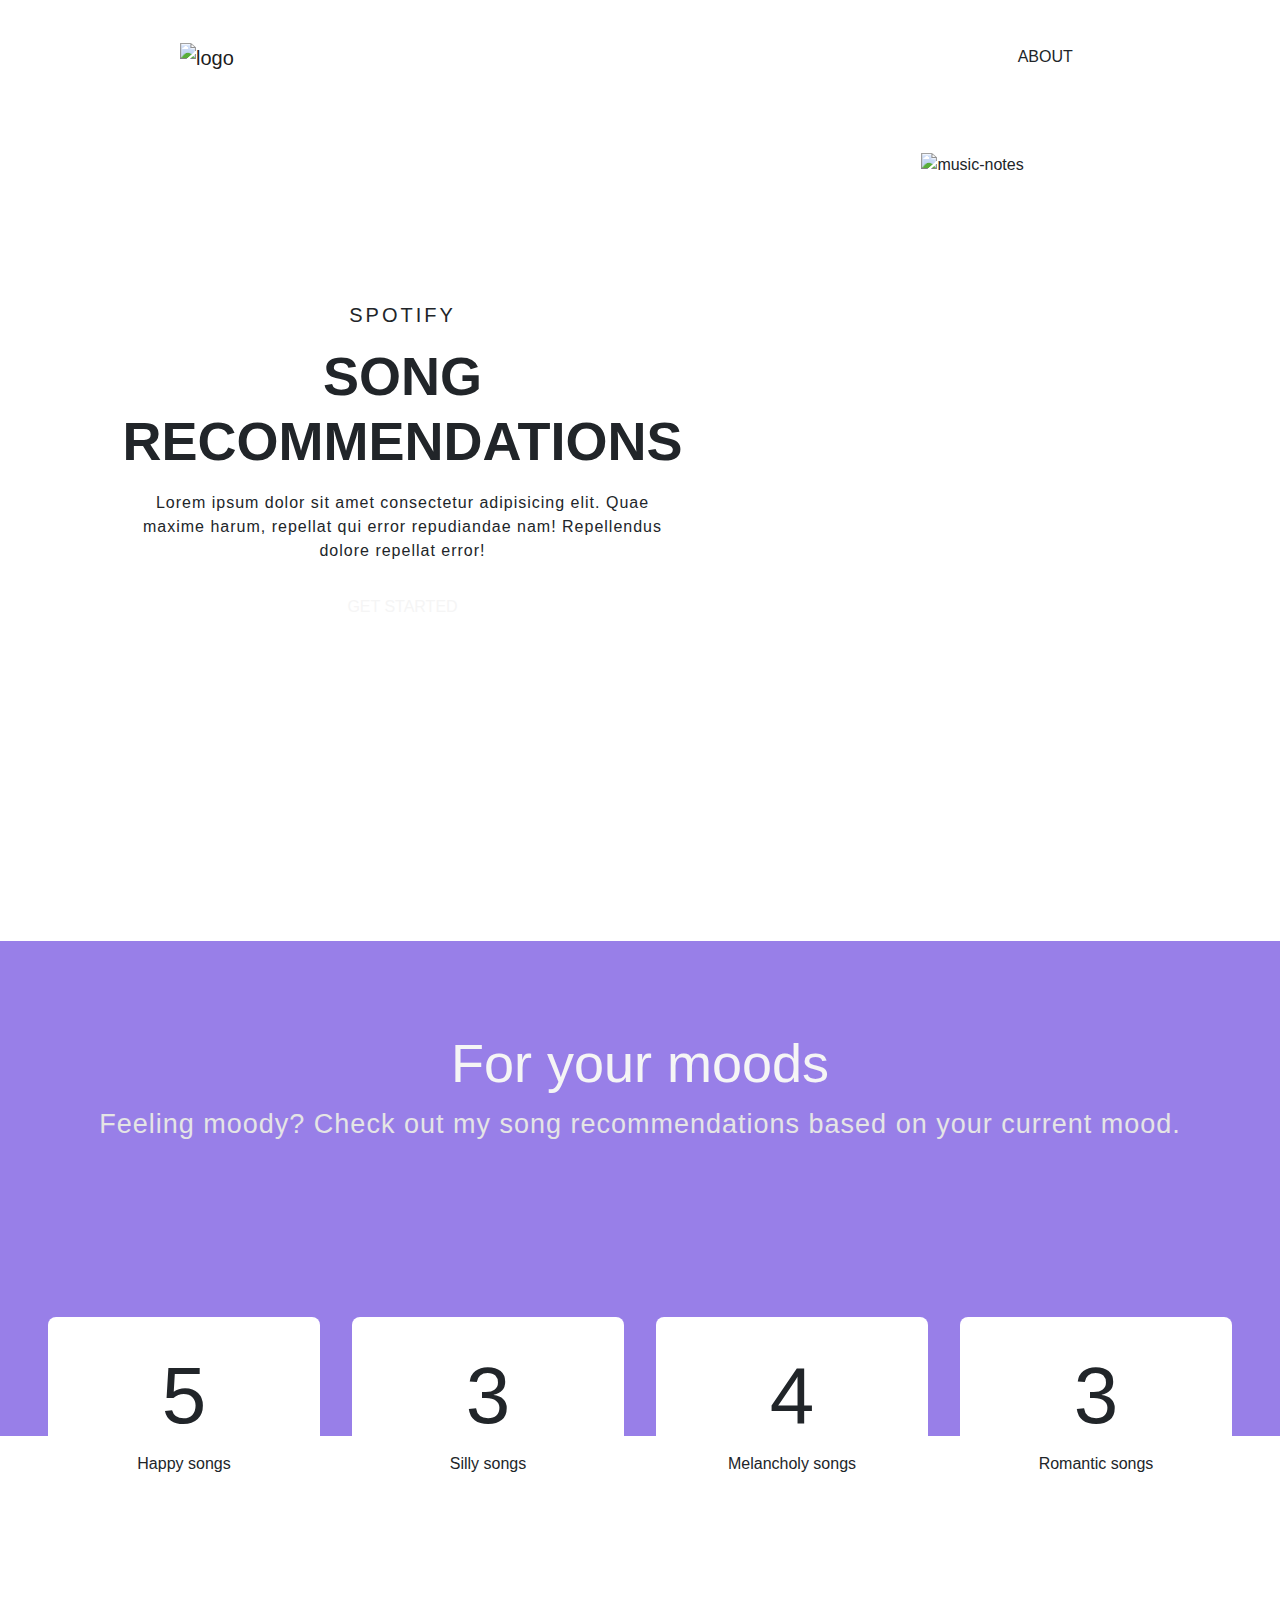
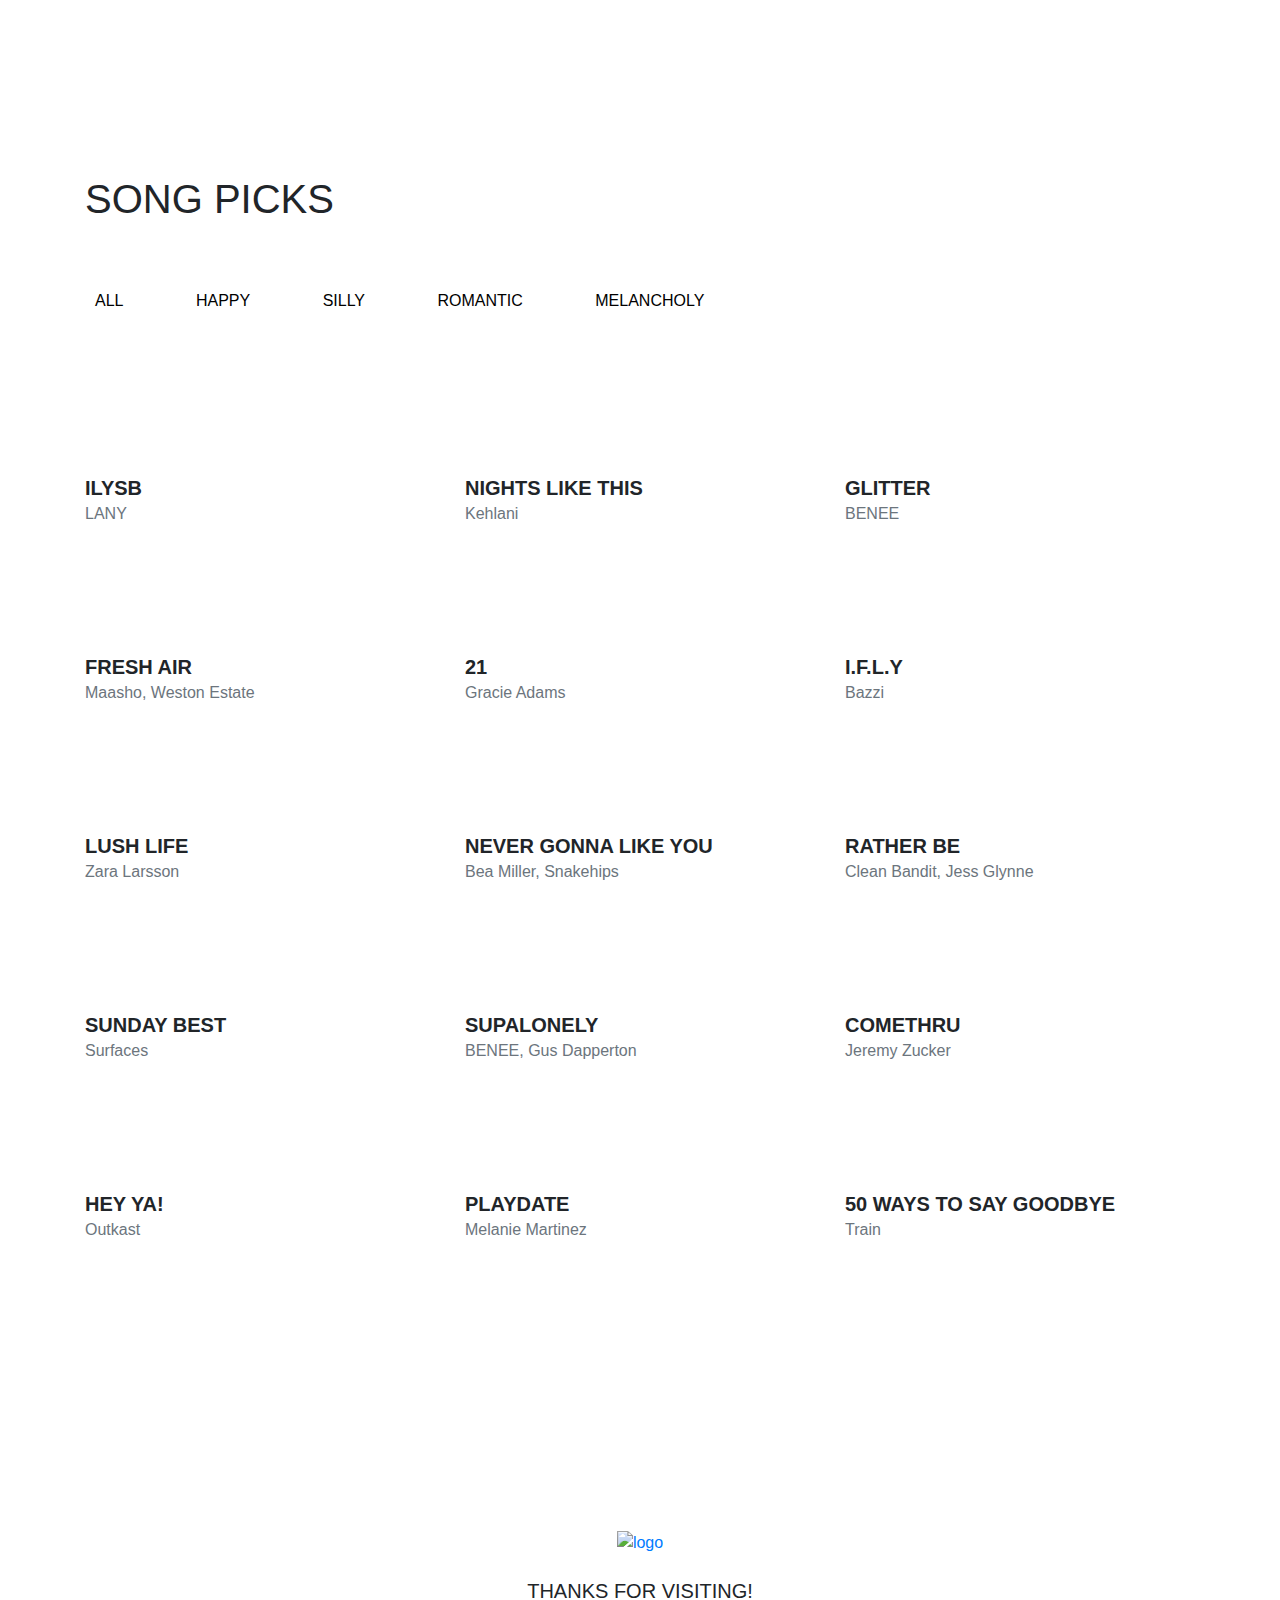
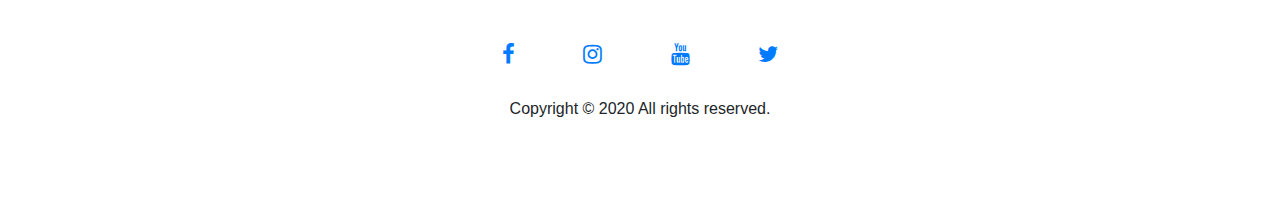
==== commit c86891b1: "scroll to song picks" ====
--- a/src/index.html
+++ b/src/index.html
@@ -20,7 +20,7 @@
 </head>
 
 <body>
-<!-- header nav -->
+  <!-- header nav -->
   <header class="header_area">
     <div class="main-menu">
       <nav class="navbar navbar-expand-lg navbar-light">
@@ -35,18 +35,6 @@
             <li class="nav-item active">
               <a class="nav-link" href="#">Home <span class="sr-only">(current)</span></a>
             </li>
-            <li class="nav-item dropdown">
-              <a class="nav-link dropdown-toggle" href="#" id="navbarDropdownMenuLink" role="button"
-                data-toggle="dropdown" aria-haspopup="true" aria-expanded="false">
-                Mood
-              </a>
-              <div class="dropdown-menu" aria-labelledby="navbarDropdownMenuLink">
-                <a class="dropdown-item" href="#">Happy</a>
-                <a class="dropdown-item" href="#">Calm</a>
-                <a class="dropdown-item" href="#">Melancholy</a>
-                <a class="dropdown-item" href="#">Romantic</a>
-              </div>
-            </li>
             <li class="nav-item">
               <a class="nav-link" href="#about">About</a>
             </li>
@@ -54,26 +42,26 @@
         </div>
       </nav>
     </div>
-
+  </header>
+  
   <!-- header nav end -->
-    <div class="container text-center">
-      <div class="row">
-        <div class="col-md-7 col-sm-12">
-          <h5>SPOTIFY</h5>
-
-            <h1>SONG RECOMMENDATIONS</h1>
-            <p>Lorem ipsum dolor sit amet consectetur adipisicing elit. Quae maxime harum, repellat qui error
-              repudiandae nam! Repellendus dolore repellat error!</p>
-            <button class="btn button primary-button text-uppercase">Get Started</button>
-        </div>
-        <div class="col-md-5 col-sm-12 h-25">
-          <img src="../assets/music.png" alt="music-notes" height="300">
-        </div>
+  <div class="container text-center">
+    <div class="row">
+      <div class="col-md-7 col-sm-12">
+        <h5>SPOTIFY</h5>
+
+        <h1>SONG RECOMMENDATIONS</h1>
+        <p>Lorem ipsum dolor sit amet consectetur adipisicing elit. Quae maxime harum, repellat qui error
+          repudiandae nam! Repellendus dolore repellat error!</p>
+        <button class="btn button primary-button text-uppercase"><a href="#songs">Get Started</a></button>
+      </div>
+      <div class="col-md-5 col-sm-12 h-25">
+        <img src="../assets/music.png" alt="music-notes" height="300">
       </div>
     </div>
-  </header>
-
-<!-- header/banner end -->
+  </div>
+
+  <!-- header/banner end -->
 
   <main>
     <!-- <section class="section-1">
@@ -102,8 +90,8 @@
       </div>
     </section> -->
 
-    <section id = "about" class="section-2 container-fluid p-0">
-      <div  class="cover">
+    <section id="about" class="section-2 container-fluid p-0">
+      <div class="cover">
         <div class="content text-center">
           <h1>For your moods</h1>
           <p>
@@ -127,13 +115,13 @@
           </div>
           <div class="rect">
             <h1>3</h1>
-            <p>Romantic songs</p>          
+            <p>Romantic songs</p>
           </div>
         </div>
       </div>
     </section>
-<!-- songs grid -->
-    <section class="grid-area">
+    <!-- songs grid -->
+    <section class="grid-area" id="songs">
       <div class="container">
         <div class="grid-title pb-5">
           <h1 class="text-uppercase title-h1">Song Picks</h1>
@@ -178,8 +166,8 @@
           <div class="col-lg-4 col-md-6 col-sm-12 element-item happy">
             <div class="our-song">
               <div class="img">
-                <iframe src="https://open.spotify.com/embed/track/23TPP1eeElFfvYVznskwCY?si=12Czui0OSvKcH7scDJp1RA" width="260" height="80"
-                  frameborder="0" allowtransparency="true" allow="encrypted-media"
+                <iframe src="https://open.spotify.com/embed/track/23TPP1eeElFfvYVznskwCY?si=12Czui0OSvKcH7scDJp1RA"
+                  width="260" height="80" frameborder="0" allowtransparency="true" allow="encrypted-media"
                   class="embed-responsive-item"></iframe>
               </div>
               <div class="title py-4">
@@ -191,8 +179,8 @@
           <div class="col-lg-4 col-md-6 col-sm-12 element-item romantic">
             <div class="our-song">
               <div class="img">
-                <iframe src="https://open.spotify.com/embed/track/1NFNa1nGPnwdmcHO5XQ7Ui?si=1fVsL28STkyZ-cUA6MHjVA" width="260" height="80"
-                  frameborder="0" allowtransparency="true" allow="encrypted-media"
+                <iframe src="https://open.spotify.com/embed/track/1NFNa1nGPnwdmcHO5XQ7Ui?si=1fVsL28STkyZ-cUA6MHjVA"
+                  width="260" height="80" frameborder="0" allowtransparency="true" allow="encrypted-media"
                   class="embed-responsive-item"></iframe>
               </div>
               <div class="title py-4">
@@ -204,8 +192,8 @@
           <div class="col-lg-4 col-md-6 col-sm-12 element-item melancholy">
             <div class="our-song">
               <div class="img">
-                <iframe src="https://open.spotify.com/embed/track/2D2lazsae9o1UoVPUAdxyT?si=4JyuMyzUR7mgdUb02_jEhQ" width="260" height="80"
-                  frameborder="0" allowtransparency="true" allow="encrypted-media"
+                <iframe src="https://open.spotify.com/embed/track/2D2lazsae9o1UoVPUAdxyT?si=4JyuMyzUR7mgdUb02_jEhQ"
+                  width="260" height="80" frameborder="0" allowtransparency="true" allow="encrypted-media"
                   class="embed-responsive-item"></iframe>
               </div>
               <div class="title py-4">
@@ -217,8 +205,8 @@
           <div class="col-lg-4 col-md-6 col-sm-12 element-item romantic">
             <div class="our-song">
               <div class="img">
-                <iframe src="https://open.spotify.com/embed/track/4a6q8CR2hzLk2plDkSxkfD?si=4YS08IiPSr6J7skVjplX7w" width="260" height="80"
-                  frameborder="0" allowtransparency="true" allow="encrypted-media"
+                <iframe src="https://open.spotify.com/embed/track/4a6q8CR2hzLk2plDkSxkfD?si=4YS08IiPSr6J7skVjplX7w"
+                  width="260" height="80" frameborder="0" allowtransparency="true" allow="encrypted-media"
                   class="embed-responsive-item"></iframe>
               </div>
               <div class="title py-4">
@@ -230,8 +218,8 @@
           <div class="col-lg-4 col-md-6 col-sm-12 element-item happy">
             <div class="our-song">
               <div class="img">
-                <iframe src="https://open.spotify.com/embed/track/2kvgmr5CFhSvleQqTjB3eP?si=8O9Pju3aRYKquGAKlJai1w" width="260" height="80"
-                  frameborder="0" allowtransparency="true" allow="encrypted-media"
+                <iframe src="https://open.spotify.com/embed/track/2kvgmr5CFhSvleQqTjB3eP?si=8O9Pju3aRYKquGAKlJai1w"
+                  width="260" height="80" frameborder="0" allowtransparency="true" allow="encrypted-media"
                   class="embed-responsive-item"></iframe>
               </div>
               <div class="title py-4">
@@ -243,8 +231,8 @@
           <div class="col-lg-4 col-md-6 col-sm-12 element-item silly">
             <div class="our-song">
               <div class="img">
-                <iframe src="https://open.spotify.com/embed/track/5lzp3WgXCd94gI7cQaQ9bQ?si=NEq-9z8mRvesstSaTT5Diw" width="260" height="80"
-                  frameborder="0" allowtransparency="true" allow="encrypted-media"
+                <iframe src="https://open.spotify.com/embed/track/5lzp3WgXCd94gI7cQaQ9bQ?si=NEq-9z8mRvesstSaTT5Diw"
+                  width="260" height="80" frameborder="0" allowtransparency="true" allow="encrypted-media"
                   class="embed-responsive-item"></iframe>
               </div>
               <div class="title py-4">
@@ -256,8 +244,8 @@
           <div class="col-lg-4 col-md-6 col-sm-12 element-item happy">
             <div class="our-song">
               <div class="img">
-                <iframe src="https://open.spotify.com/embed/track/0TVV2gFROJaB3kIZyCUvIY?si=h89zkpguTAm8N0iKGRA2QQ" width="260" height="80"
-                  frameborder="0" allowtransparency="true" allow="encrypted-media"
+                <iframe src="https://open.spotify.com/embed/track/0TVV2gFROJaB3kIZyCUvIY?si=h89zkpguTAm8N0iKGRA2QQ"
+                  width="260" height="80" frameborder="0" allowtransparency="true" allow="encrypted-media"
                   class="embed-responsive-item"></iframe>
               </div>
               <div class="title py-4">
@@ -295,8 +283,8 @@
           <div class="col-lg-4 col-md-6 col-sm-12 element-item melancholy">
             <div class="our-song">
               <div class="img">
-                <iframe src="https://open.spotify.com/embed/track/18uwL0vNUanqZH0ro2QcOP?si=ASeWgpOrRXWKSU6M1baNkg" width="260" height="80"
-                  frameborder="0" allowtransparency="true" allow="encrypted-media"
+                <iframe src="https://open.spotify.com/embed/track/18uwL0vNUanqZH0ro2QcOP?si=ASeWgpOrRXWKSU6M1baNkg"
+                  width="260" height="80" frameborder="0" allowtransparency="true" allow="encrypted-media"
                   class="embed-responsive-item"></iframe>
               </div>
               <div class="title py-4">
@@ -308,8 +296,8 @@
           <div class="col-lg-4 col-md-6 col-sm-12 element-item happy">
             <div class="our-song">
               <div class="img">
-                <iframe src="https://open.spotify.com/embed/track/3AszgPDZd9q0DpDFt4HFBy?si=mruC6h8ETCKUBYhpDoMNRQ" width="260" height="80"
-                  frameborder="0" allowtransparency="true" allow="encrypted-media"
+                <iframe src="https://open.spotify.com/embed/track/3AszgPDZd9q0DpDFt4HFBy?si=mruC6h8ETCKUBYhpDoMNRQ"
+                  width="260" height="80" frameborder="0" allowtransparency="true" allow="encrypted-media"
                   class="embed-responsive-item"></iframe>
               </div>
               <div class="title py-4">
@@ -321,8 +309,8 @@
           <div class="col-lg-4 col-md-6 col-sm-12 element-item melancholy">
             <div class="our-song">
               <div class="img">
-                <iframe src="https://open.spotify.com/embed/track/4DpNNXFMMxQEKl7r0ykkWA?si=71JcmG0fSx23DiQxmCPgtQ" width="260" height="80"
-                  frameborder="0" allowtransparency="true" allow="encrypted-media"
+                <iframe src="https://open.spotify.com/embed/track/4DpNNXFMMxQEKl7r0ykkWA?si=71JcmG0fSx23DiQxmCPgtQ"
+                  width="260" height="80" frameborder="0" allowtransparency="true" allow="encrypted-media"
                   class="embed-responsive-item"></iframe>
               </div>
               <div class="title py-4">
@@ -348,7 +336,7 @@
       </div>
     </section>
 
-<!-- songs grid end -->
+    <!-- songs grid end -->
 
   </main>
   <footer class="footer-area">
@@ -373,19 +361,25 @@
     </div>
   </footer>
   <!-- Optional JavaScript -->
+  <!-- Jquery  -->
   <script src="https://cdnjs.cloudflare.com/ajax/libs/jquery/3.5.0/jquery.min.js"
     integrity="sha256-xNzN2a4ltkB44Mc/Jz3pT4iU1cmeR0FkXs4pru/JxaQ=" crossorigin="anonymous"></script>
+  <script src="https://code.jquery.com/jquery-3.4.1.slim.min.js"
+    integrity="sha384-J6qa4849blE2+poT4WnyKhv5vZF5SrPo0iEjwBvKU7imGFAV0wwj1yYfoRSJoZ+n"
+    crossorigin="anonymous"></script>
+  <!-- popper -->
   <script src="https://cdn.jsdelivr.net/npm/popper.js@1.16.0/dist/umd/popper.min.js"
     integrity="sha384-Q6E9RHvbIyZFJoft+2mJbHaEWldlvI9IOYy5n3zV9zzTtmI3UksdQRVvoxMfooAo"
     crossorigin="anonymous"></script>
+  <!-- bootstrap -->
   <script src="https://stackpath.bootstrapcdn.com/bootstrap/4.4.1/js/bootstrap.min.js"
     integrity="sha384-wfSDF2E50Y2D1uUdj0O3uMBJnjuUD4Ih7YwaYd1iqfktj0Uod8GCExl3Og8ifwB6"
     crossorigin="anonymous"></script>
-    <!-- isotope js library -->
-    <script src="../external/isotope.min.js"></script>
-    <!-- custom js -->
-    <script src="../Javascript/main.js"></script>
-    <!-- spotify -->
+  <!-- isotope js library -->
+  <script src="../external/isotope.min.js"></script>
+  <!-- custom js -->
+  <script src="../Javascript/main.js"></script>
+  <!-- spotify -->
   <script src="https://sdk.scdn.co/spotify-player.js"></script>
   <script>
     window.onSpotifyWebPlaybackSDKReady = () => {
--- a/css/style.css
+++ b/css/style.css
@@ -53,31 +53,31 @@
 
 /* banner */
 
-header .row .col-md-5 {
+.container .row .col-md-5 {
     padding: 4.2vmin 1vmin;
 }
 
-header .row .col-md-7 {
+.container .row .col-md-7 {
     padding       : 20vmin 1vmin;
     padding-bottom: 35vmin;
 }
 
-header .row .col-md-5 img {
+.container .row .col-md-5 img {
     width: 90%
 }
 
-header .container .col-md-7 h5 {
+.container .col-md-7 h5 {
     padding       : 1vmin;
     letter-spacing: 3px;
 }
 
-header .container .col-md-7 h1 {
+.container .col-md-7 h1 {
     padding    : 0.1em 0 em;
     font-size  : 6vmin;
     font-weight: 600;
 }
 
-header .container .col-md-7 p{
+ .container .col-md-7 p{
     padding: 1vmin 5vmin;
     letter-spacing: 1px;
 }
@@ -102,7 +102,7 @@
     font-family: var(--roboto);
 }
 
-.btn {
+.btn a {
     padding: 0.8rem 2.2rem;
     font-weight: 500;
     position: relative;
@@ -115,12 +115,13 @@
     box-shadow: var(--box-shadow);
 }
 
-.btn:hover{
+.btn a:hover{
     filter: opacity(0.8);
     color: whitesmoke;
-}
-
-button:focus, button:active button:hover .btn:active,
+    text-decoration: none;
+}
+
+button:focus, button:active button:hover .btn a:active,
 .btn.active{
     outline: 0px !important;
     box-shadow: none !important;
